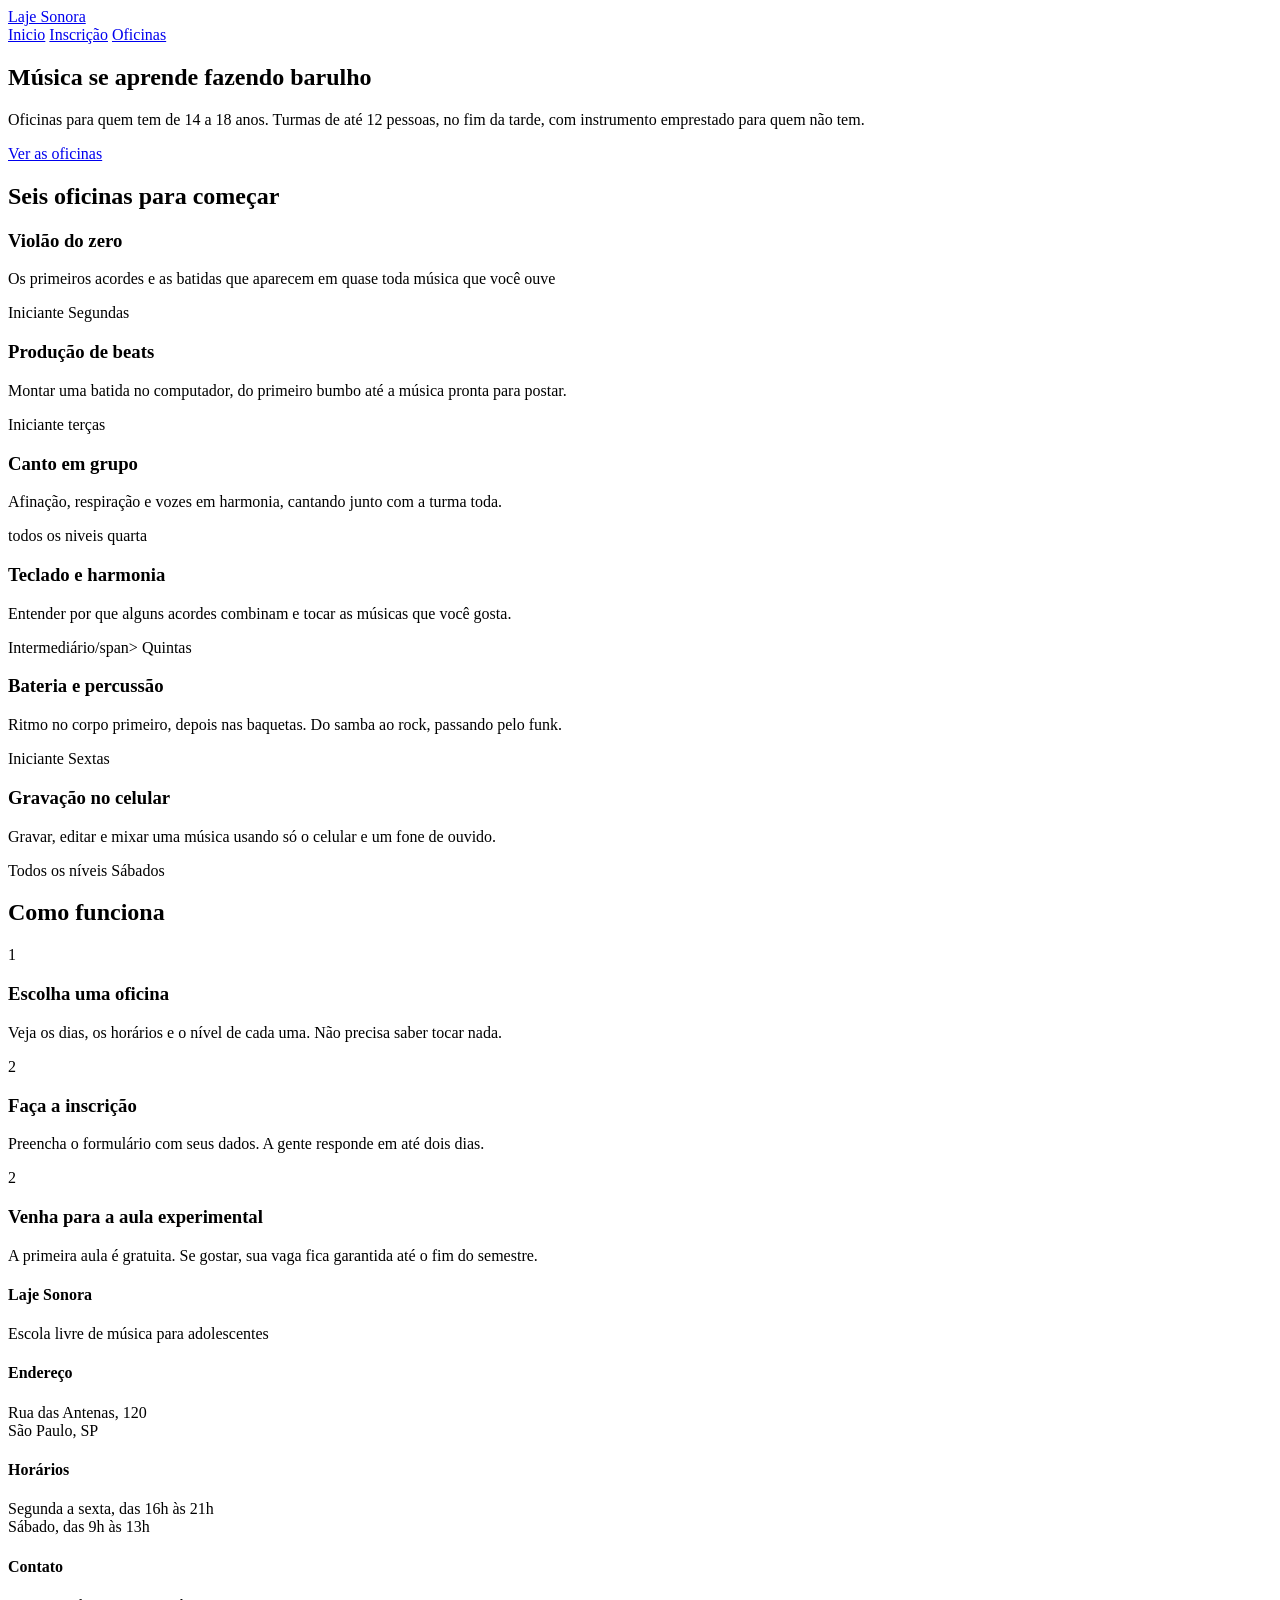
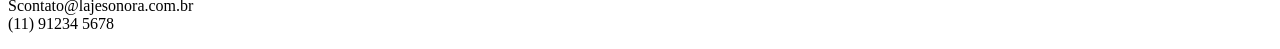
==== index.html @ 633dfb2d "Initial commit" ====
<!DOCTYPE html>
<html lang="pt-br">
<head>
    <meta charset="UTF-8">
    <meta name="viewport" content="width=device-width, initial-scale=1.0">

<link rel="preconnect" href="https://fonts.googleapis.com">
<link rel="preconnect" href="https://fonts.gstatic.com" crossorigin>
<link href="https://fonts.googleapis.com/css2?family=Archivo:ital,wght@0,100..900;1,100..900&family=Big+Shoulders:opsz,wght@10..72,100..900&display=swap" rel="stylesheet">

    <link rel="stylesheet" href="index.css">
    <title>Laje Sonora | Início</title>
    
</head>
<body>
    <header class="conteudo topo">
        <a href="index.html" class="logo">Laje Sonora</a>

        <nav class="menu">
            <a class="atual" href="./index.html">Inicio</a>
            <a href="./inscricao.html">Inscrição</a>
            <a href="./oficinas.html">Oficinas</a>
        </nav>
    </header>

    <main>
        <section class="conteudo cartazes">
            <div class="cartaz cartaz-principal">
                <h1>Música se aprende fazendo barulho</h1>
            </div>
            <div class="cartaz cartaz-lateral">
                <p>Oficinas para quem tem de 14 a 18 anos. Turmas de até 12 pessoas, no fim da tarde, com instrumento emprestado para quem não tem.</p>
                <a href="./oficinas.html" class="botao">Ver as oficinas</a>
            </div>
        </section>
        <section class="conteudo secao">
            <h2 class="titulo-secao">Seis oficinas para começar</h2>
            <div class="cards">
                <article class="card">
                    <div class="foto foto-azul"></div>
                    <div class="card-texto">
                        <h3>Violão do zero</h3>
                        <p> Os primeiros acordes e as batidas que aparecem em quase toda música que você ouve</p>
                        <div class="card-info">
                            <span>Iniciante</span>
                            <span>Segundas</span>
                        </div>
                    </div>
                </article>
                <div class="cards">
                    <article class="card">
                        <div class="foto-amarela"></div>
                        <div class="card-texto">
                            <h3>Produção de beats</h3>
                            <p>Montar uma batida no computador, do primeiro bumbo até a música pronta para postar.</p>
                            <div class="card-info">
                                <span>Iniciante</span>
                                <span>terças</span>
                            </div>
                        </div>
                    </article>
                    <div class="cards">
                        <article class="card">
                            <div class="foto-tinta"></div>
                            <div class="card-texto">
                                <h3>Canto em grupo</h3>
                                <p>Afinação, respiração e vozes em harmonia, cantando junto com a turma toda.</p>
                                <div class="card-info">
                                    <span>todos os niveis</span>
                                    <span>quarta</span>
                                </div>
                            </div>
                        </article>
                        <div class="cards">
                            <article class="card">
                                <div class="foto"></div>
                                <div class="card-texto">
                                    <h3>Teclado e harmonia</h3>
                                    <p>Entender por que alguns acordes combinam e tocar as músicas que você gosta.</p>
                                    <div class="card-info">
                                        <span>Intermediário/span>
                                        <span>Quintas</span>
                                    </div>
                                </div>
                            </article>
                            <div class="cards">
                                <article class="card">
                                    <div class="foto-azul"></div>
                                    <div class="card-texto">
                                        <h3>Bateria e percussão</h3>
                                        <p>Ritmo no corpo primeiro, depois nas baquetas. Do samba ao rock, passando pelo funk.</p>
                                        <div class="card-info">
                                            <span>Iniciante<span>
                                            <span>Sextas</span>
                                        </div>
                                    </div>
                                </article>
                                <div class="cards">
                                    <article class="card">
                                        <div class="foto-amarela"></div>
                                        <div class="card-texto">
                                            <h3>Gravação no celular</h3>
                                            <p>Gravar, editar e mixar uma música usando só o celular e um fone de ouvido.</p>
                                            <div class="card-info">
                                                <span>Todos os níveis<span>
                                                <span>Sábados</span>
                                            </div>
                                        </div>
                                    </article>
            </div>
        </section>
        <section class="conteudo secao">
            <h2 class="titulo-secao">Como funciona</h2>
            <div class="passos">
                <div class="passo">
                    <p class="passo-numero">1</p>
                    <h3>Escolha uma oficina</h3>
                    <p>Veja os dias, os horários e o nível de cada uma. Não precisa saber tocar nada.</p>
                </div>
                <div class="passo">
                    <p class="passo-numero">2</p>
                    <h3>Faça a inscrição</h3>
                    <p>Preencha o formulário com seus dados. A gente responde em até dois dias.</p>
                </div>
                <div class="passo">
                    <p class="passo-numero">2</p>
                    <h3>Venha para a aula experimental</h3>
                    <p>A primeira aula é gratuita. Se gostar, sua vaga fica garantida até o fim do semestre.</p>
                </div>
            </div>
        </section>
    </main>
     </body>
     </html>

    <footer class="rodape">
        <div class="conteudo rodape-colunas">
            <div class="rodape-coluna">
                <h4>Laje Sonora</h4>
                <p>Escola livre de música para adolescentes</p>
            </div>
            <div class="rodape-coluna">
                <h4>Endereço</h4>
                <p>Rua das Antenas, 120 <br>São Paulo, SP</p>
            </div>
            <div class="rodape-coluna">
                <h4>Horários</h4>
                <p>Segunda a sexta, das 16h às 21h <br>Sábado, das 9h às 13h</p>
            </div>
            <div class="rodape-coluna">
                <h4>Contato</h4>
                <p>Scontato@lajesonora.com.br <br>(11) 91234 5678</p>
            </div>
        </div>
    </footer>
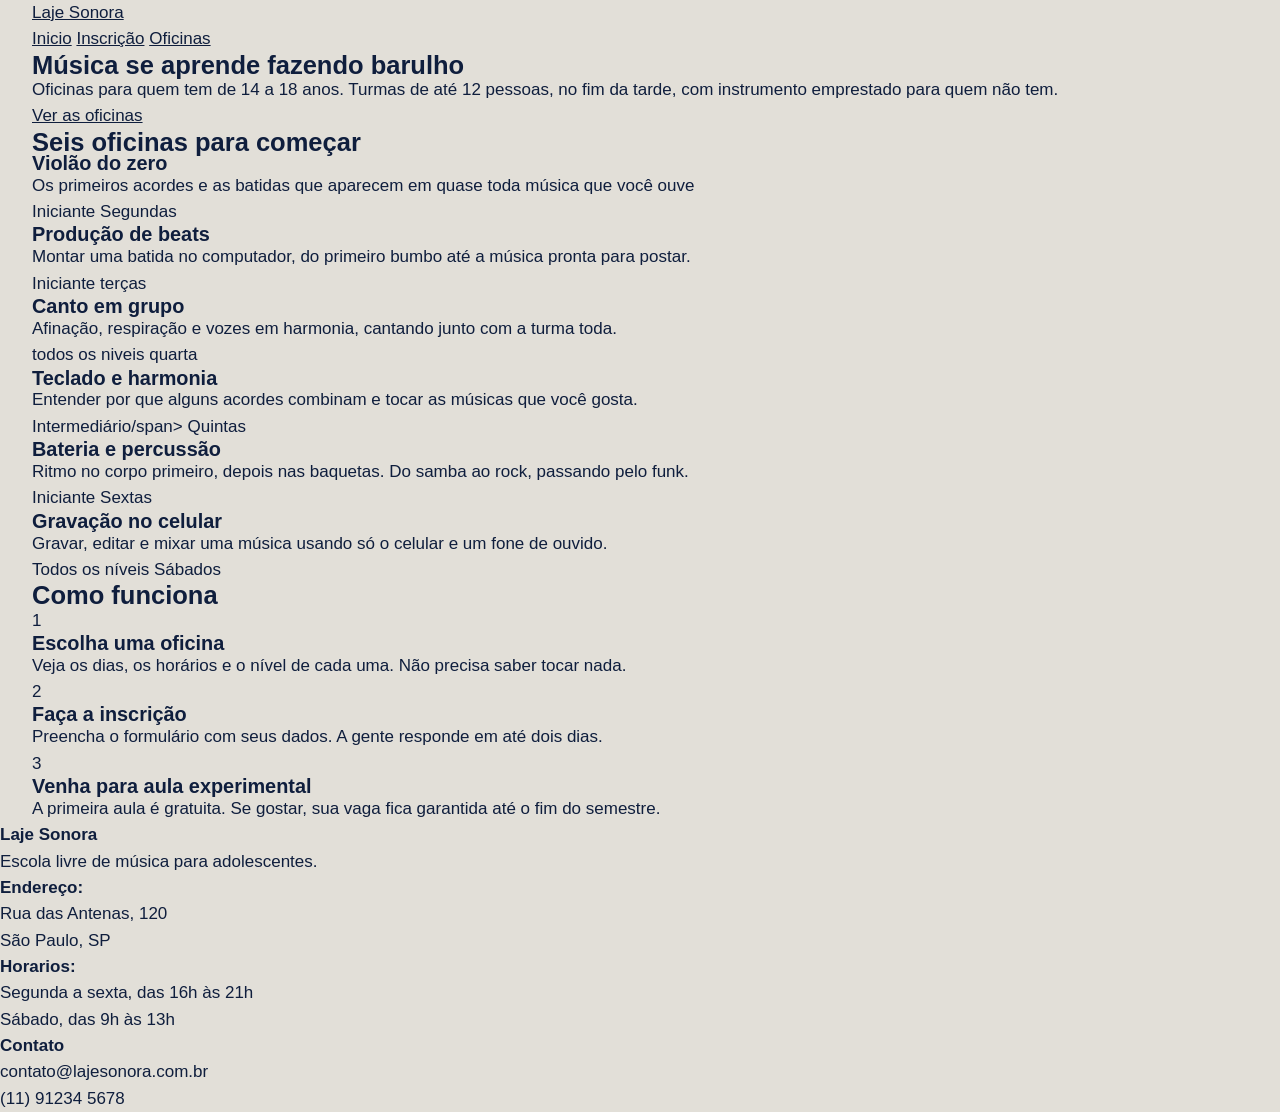
==== commit fade68e6: "sdfff primeiro commit" ====
--- a/index.html
+++ b/index.html
@@ -109,7 +109,7 @@
                                     </article>
             </div>
         </section>
-        <section class="conteudo secao">
+        <section class="conteudo secao ">
             <h2 class="titulo-secao">Como funciona</h2>
             <div class="passos">
                 <div class="passo">
@@ -123,34 +123,29 @@
                     <p>Preencha o formulário com seus dados. A gente responde em até dois dias.</p>
                 </div>
                 <div class="passo">
-                    <p class="passo-numero">2</p>
-                    <h3>Venha para a aula experimental</h3>
+                    <p class="passo-numero">3</p>
+                    <h3>Venha para aula experimental</h3>
                     <p>A primeira aula é gratuita. Se gostar, sua vaga fica garantida até o fim do semestre.</p>
                 </div>
             </div>
         </section>
     </main>
-     </body>
-     </html>
-
-    <footer class="rodape">
-        <div class="conteudo rodape-colunas">
+    <footer class="radape">
+        <div class="conteudo-rodape-colunas">
             <div class="rodape-coluna">
                 <h4>Laje Sonora</h4>
-                <p>Escola livre de música para adolescentes</p>
+                <p>Escola livre de música para adolescentes.</p>
             </div>
             <div class="rodape-coluna">
-                <h4>Endereço</h4>
-                <p>Rua das Antenas, 120 <br>São Paulo, SP</p>
+                <h4>Endereço:</h4>
+                <p>Rua das Antenas, 120  <br>São Paulo, SP</p>
             </div>
             <div class="rodape-coluna">
-                <h4>Horários</h4>
+                <h4>Horarios:</h4>
                 <p>Segunda a sexta, das 16h às 21h <br>Sábado, das 9h às 13h</p>
             </div>
             <div class="rodape-coluna">
                 <h4>Contato</h4>
-                <p>Scontato@lajesonora.com.br <br>(11) 91234 5678</p>
+                <p>contato@lajesonora.com.br <br>(11) 91234 5678</p>
             </div>
         </div>
-    </footer>
-    
--- a/index.css
+++ b/index.css
@@ -0,0 +1,39 @@
+*{
+    margin: 0;
+    padding: 0;
+    box-sizing: border-box;
+}
+
+:root{
+    --concreto:  #E2DFD8;
+    --concreto-escuro: #CBC7BE;
+    --tinta: #0F1E3D;
+    --caixa-dagua: #1F5FBF;
+    --fita: #F3C623;
+    --branco: #FFFFFF;
+
+    --fonte-cartaz: "Big Shoulders", "Arial Narrow", sans-serif;
+    --fonte-texto: "Archivo", Arial, sans-serif;
+}
+
+body{
+    background: var(--concreto);
+    color: var(--tinta);
+    font-family: var(--fonte-texto);
+    font-size: 17px;
+    line-height: 1.55;
+}
+a{
+    color:inherit ;
+}
+
+h1, h2, h3{
+    font-family: var(--fonte-cartaz);
+    font-weight: 900;
+    line-height: 0.95;
+} 
+.conteudo{
+    max-width: 1200;
+    margin-inline: auto;
+    padding-inline: 32px;
+}
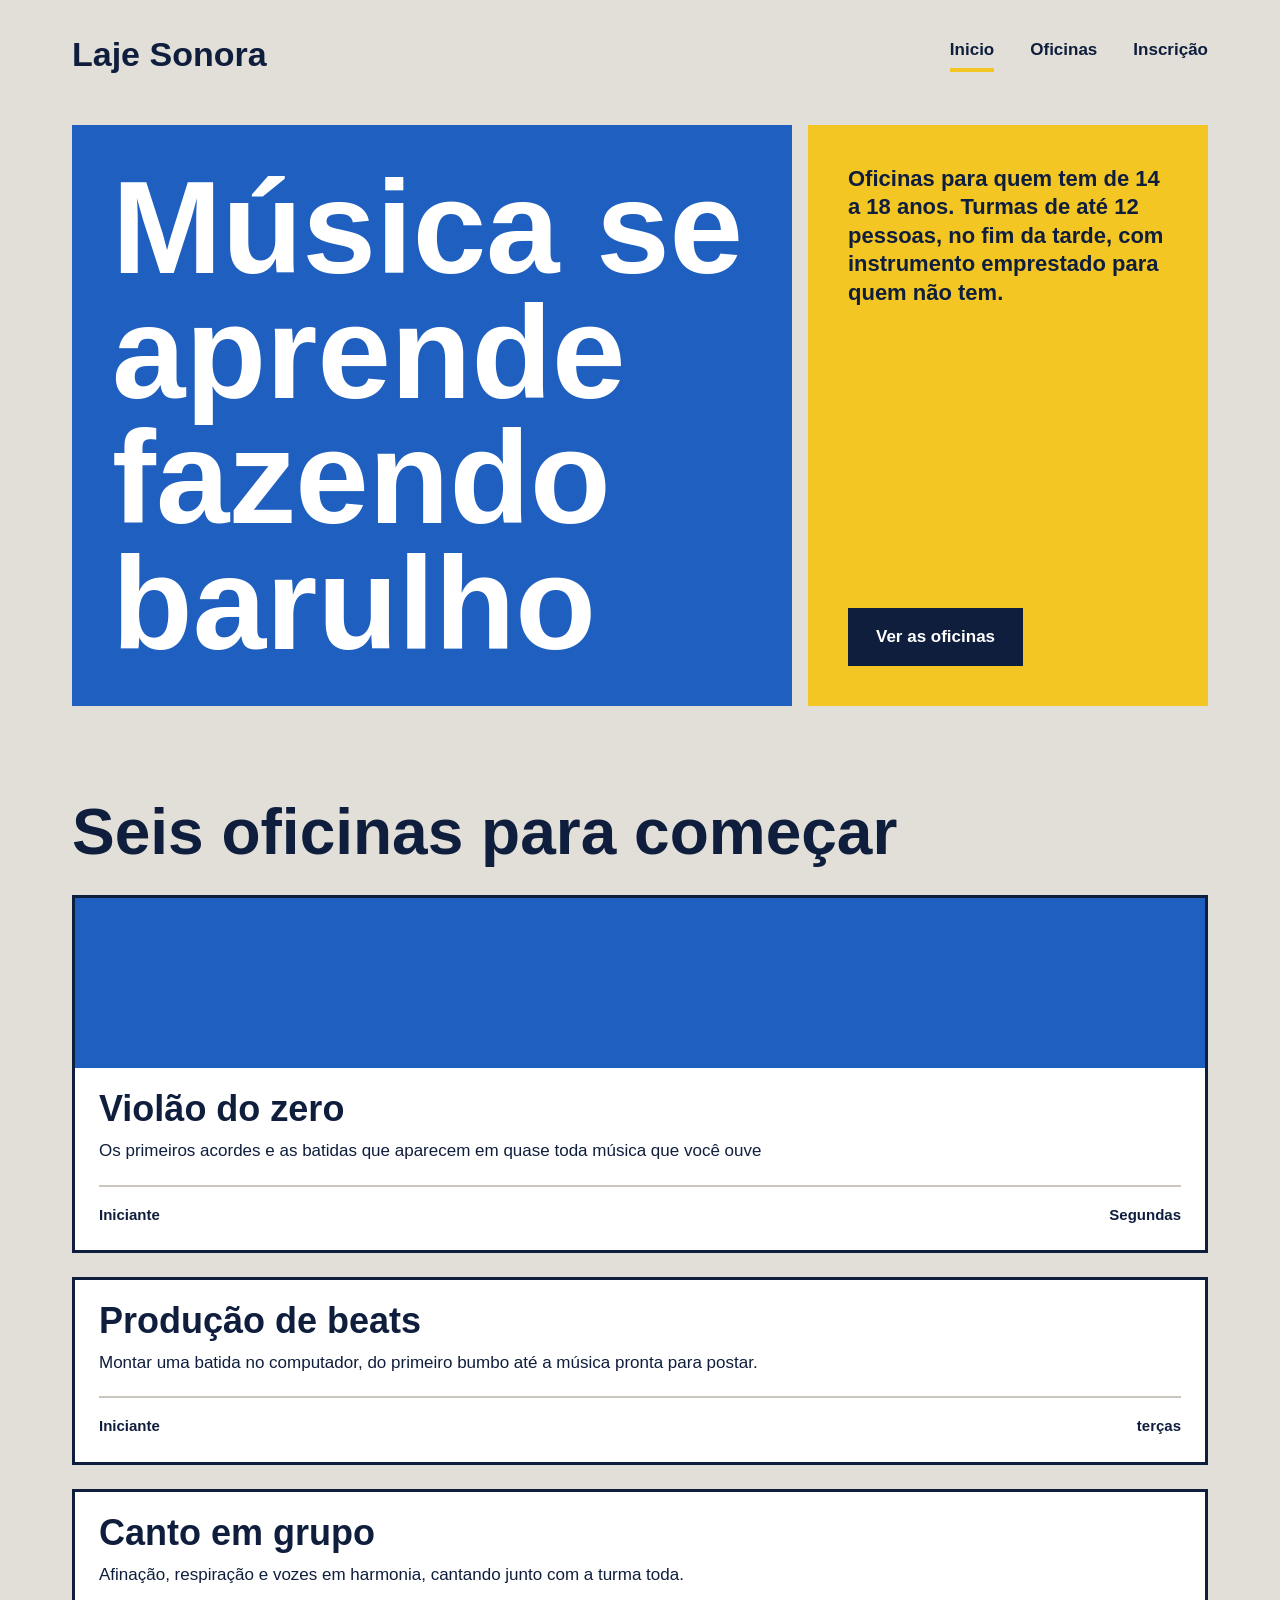
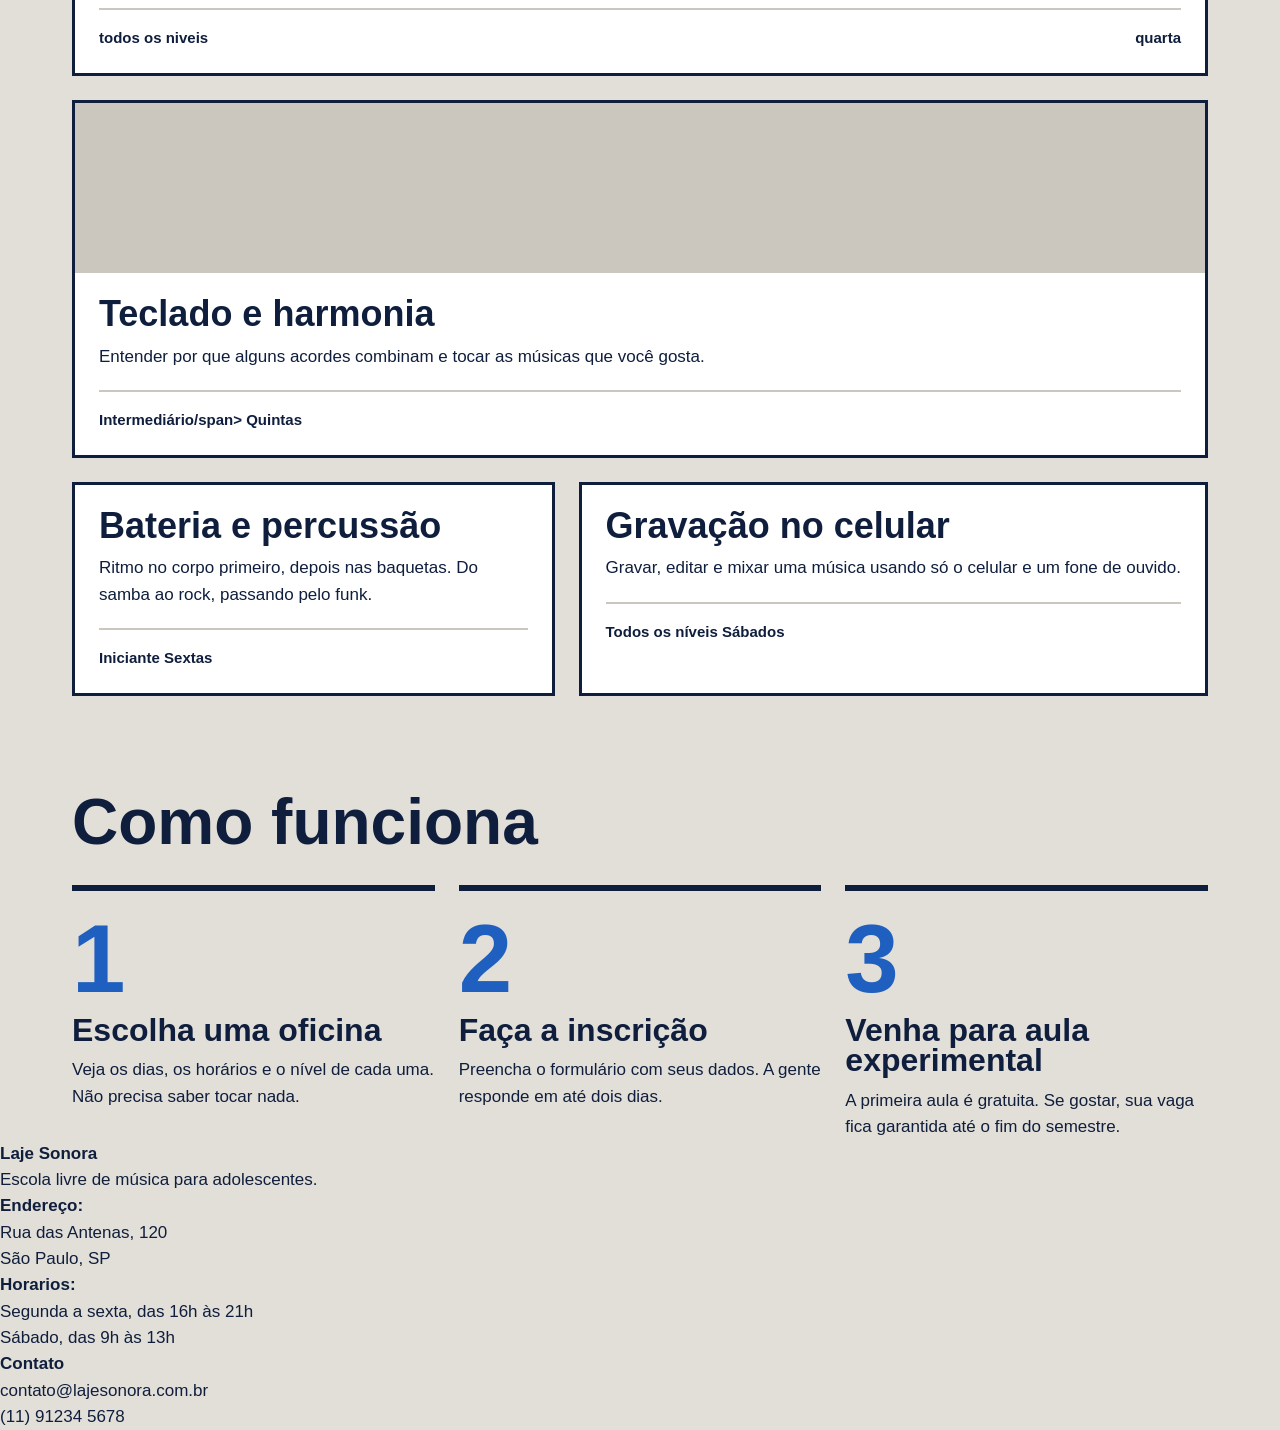
==== commit 66af379a: "commit correção" ====
--- a/index.html
+++ b/index.html
@@ -18,8 +18,9 @@
 
         <nav class="menu">
             <a class="atual" href="./index.html">Inicio</a>
+            <a href="./oficinas.html">Oficinas</a>
             <a href="./inscricao.html">Inscrição</a>
-            <a href="./oficinas.html">Oficinas</a>
+            
         </nav>
     </header>
 
--- a/index.css
+++ b/index.css
@@ -4,8 +4,8 @@
     box-sizing: border-box;
 }
 
-:root{
-    --concreto:  #E2DFD8;
+:root {
+    --concreto: #E2DFD8;
     --concreto-escuro: #CBC7BE;
     --tinta: #0F1E3D;
     --caixa-dagua: #1F5FBF;
@@ -16,24 +16,159 @@
     --fonte-texto: "Archivo", Arial, sans-serif;
 }
 
-body{
+body {
     background: var(--concreto);
     color: var(--tinta);
     font-family: var(--fonte-texto);
     font-size: 17px;
     line-height: 1.55;
 }
-a{
-    color:inherit ;
+
+a {
+    color: inherit;
 }
 
-h1, h2, h3{
+h1, h2, h3 {
     font-family: var(--fonte-cartaz);
     font-weight: 900;
     line-height: 0.95;
-} 
+
+}
+
 .conteudo{
-    max-width: 1200;
+    max-width: 1200px;
     margin-inline: auto;
     padding-inline: 32px;
 }
+
+.topo{
+    padding-block: 28px;
+    display: flex;
+    justify-content: space-between;
+    align-items: center;
+}
+
+.logo{
+    font-family: var(--fonte-cartaz);
+    font-size: 34px;
+    font-weight: 900;
+    text-decoration: none;
+}
+
+.menu{
+    display: flex;
+    gap: 36px;
+}
+
+.menu a{
+    font-weight: 600;
+    text-decoration: none;
+    padding-bottom: 4px;
+    border-bottom: 4px solid transparent;
+}
+
+.menu a:hover {
+    border-bottom-color: var(--tinta);
+}
+
+.menu a.atual{
+    border-bottom-color: var(--fita);
+}
+
+.cartazes {
+    margin-top: 16px;
+    display: flex;
+    gap: 16px;
+}
+
+.cartaz{
+    padding: 40px;
+}
+
+.cartaz-principal{
+    background: var(--caixa-dagua);
+    color: var(--branco);
+    flex: 2;
+}
+
+.cartaz-principal h1{
+    font-size: 132px;
+    max-width: 9ch;
+}
+
+.cartaz-lateral {
+    background: var(--fita);
+    flex: 1;
+    display: flex;
+    flex-direction: column;
+    justify-content: space-between;
+    gap: 32px;
+    align-items: flex-start;
+}
+
+.cartaz-lateral p{
+    font-size: 22px;
+    font-weight: 600;
+    line-height: 1.3;
+}
+
+.botao{
+    background: var(--tinta);
+    color: var(--branco);
+    font-weight: 700;
+    text-decoration: none;
+    padding: 16px 28px;
+    border: none;
+    font-size: 17px;
+    font-family: var(--fonte-texto);
+    cursor: pointer;
+}
+
+.botao:hover {
+    background: var(--caixa-dagua);
+}
+
+
+.secao { margin-top: 96px; }
+.titulo-secao { font-size: 64px; margin-bottom: 32px; }
+.cards { display: flex; flex-wrap: wrap; gap: 24px; }
+.card { background-color: var(--branco); border: 3px solid var(--tinta); flex: 1 1 340px; }
+.card .foto { height: 170px; }
+ 
+.foto { background-color: var(--concreto-escuro); }
+.foto-azul { background-color: var(--caixa-dagua); }
+.foto-amarela { background-color: var(--fita); }
+.foto-tinta { background-color: var(--tinta); }
+ 
+.card-texto { padding: 24px; }
+.card h3 { font-size: 36px; margin-bottom: 12px; }
+.card-info { margin-top: 20px; padding-top: 16px; border-top: 2px solid var(--concreto-escuro); font-weight: 600; font-size: 15px; display: flex; justify-content: space-between; }
+ 
+.passos { display: flex; gap: 24px; }
+.passo { border-top: 6px solid var(--tinta); padding-top: 20px; flex: 1; }
+.passo-numero { font-family: var(--fonte-cartaz); font-size: 96px; font-weight: 900; line-height: 1; color: var(--caixa-dagua); }
+.passo h3 { font-size: 32px; margin-block: 8px 12px; }
+ 
+.rodape { margin-top: 120px; background-color: var(--tinta); color: var(--concreto); padding-block: 56px; }
+.rodape-colunas { display: flex; gap: 40px; }
+.rodape-coluna { flex: 1; }
+.rodape h4 { font-family: var(--fonte-cartaz); font-size: 28px; color: var(--fita); margin-bottom: 12px; }
+ 
+
+.rodape-colunas {
+    display: flex;
+    gap: 40px;
+}
+
+
+.rodape-coluna {
+    flex: 1;
+}
+
+
+.rodape h4 {
+    font-family: var(--fonte-cartaz);
+    font-size: 28px;
+    color: var(--fita);
+    margin-bottom: 12px;
+}
